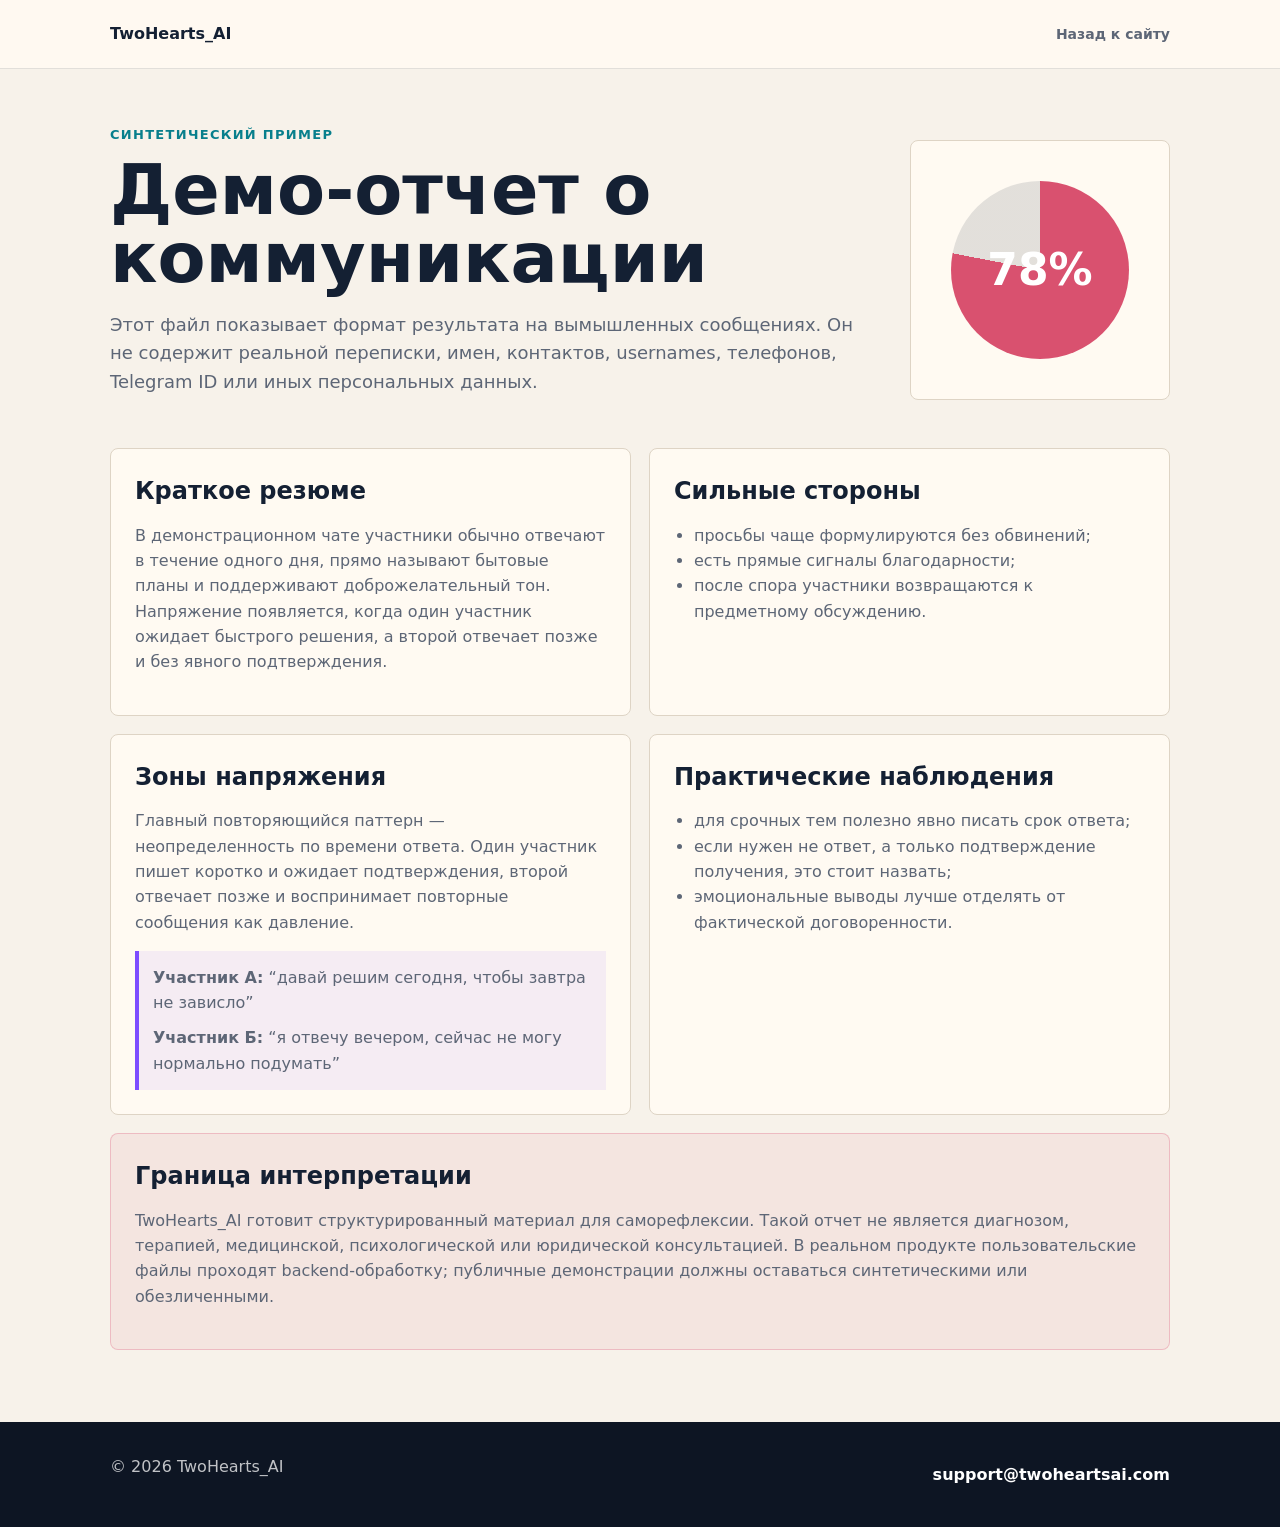
==== samples/demo-report.html @ d39c1323 "chore: sanitize public proof site" ====
<!doctype html>
<html lang="ru">
  <head>
    <meta charset="utf-8" />
    <meta name="viewport" content="width=device-width, initial-scale=1" />
    <meta name="robots" content="index, follow" />
    <meta
      name="description"
      content="Синтетический демо-отчет TwoHearts_AI без сырой пользовательской переписки и PII."
    />
    <title>TwoHearts_AI — synthetic demo report</title>
    <link rel="stylesheet" href="../css/demo-report.css" />
  </head>
  <body>
    <header class="topbar">
      <div class="topbar-inner">
        <a class="brand" href="../index.html">TwoHearts_AI</a>
        <a class="back-link" href="../index.html#report">Назад к сайту</a>
      </div>
    </header>

    <main class="page">
      <section class="hero">
        <div>
          <p class="kicker">Синтетический пример</p>
          <h1>Демо-отчет о коммуникации</h1>
          <p class="lead">
            Этот файл показывает формат результата на вымышленных сообщениях. Он
            не содержит реальной переписки, имен, контактов, usernames,
            телефонов, Telegram ID или иных персональных данных.
          </p>
        </div>
        <aside class="score" aria-label="Индекс коммуникации">
          <div class="score-ring">78%</div>
        </aside>
      </section>

      <section class="grid">
        <article class="card">
          <h2>Краткое резюме</h2>
          <p>
            В демонстрационном чате участники обычно отвечают в течение одного
            дня, прямо называют бытовые планы и поддерживают доброжелательный
            тон. Напряжение появляется, когда один участник ожидает быстрого
            решения, а второй отвечает позже и без явного подтверждения.
          </p>
        </article>

        <article class="card">
          <h2>Сильные стороны</h2>
          <ul>
            <li>просьбы чаще формулируются без обвинений;</li>
            <li>есть прямые сигналы благодарности;</li>
            <li>
              после спора участники возвращаются к предметному обсуждению.
            </li>
          </ul>
        </article>

        <article class="card">
          <h2>Зоны напряжения</h2>
          <p>
            Главный повторяющийся паттерн — неопределенность по времени ответа.
            Один участник пишет коротко и ожидает подтверждения, второй отвечает
            позже и воспринимает повторные сообщения как давление.
          </p>
          <div class="quote">
            <p>
              <strong>Участник А:</strong> “давай решим сегодня, чтобы завтра не
              зависло”
            </p>
            <p>
              <strong>Участник Б:</strong> “я отвечу вечером, сейчас не могу
              нормально подумать”
            </p>
          </div>
        </article>

        <article class="card">
          <h2>Практические наблюдения</h2>
          <ul>
            <li>для срочных тем полезно явно писать срок ответа;</li>
            <li>
              если нужен не ответ, а только подтверждение получения, это стоит
              назвать;
            </li>
            <li>
              эмоциональные выводы лучше отделять от фактической договоренности.
            </li>
          </ul>
        </article>

        <article class="card wide notice">
          <h2>Граница интерпретации</h2>
          <p>
            TwoHearts_AI готовит структурированный материал для саморефлексии.
            Такой отчет не является диагнозом, терапией, медицинской,
            психологической или юридической консультацией. В реальном продукте
            пользовательские файлы проходят backend-обработку; публичные
            демонстрации должны оставаться синтетическими или обезличенными.
          </p>
        </article>
      </section>
    </main>

    <footer class="footer">
      <div class="footer-inner">
        <p>© 2026 TwoHearts_AI</p>
        <a href="mailto:support@twoheartsai.com">support@twoheartsai.com</a>
      </div>
    </footer>
  </body>
</html>
---- css/demo-report.css ----
:root {
  color-scheme: light;
  --ink: #142033;
  --muted: #5d6676;
  --paper: #f7f2ea;
  --surface: #fffaf2;
  --line: #ded4c5;
  --violet: #7d4cff;
  --rose: #d9516f;
  --teal: #087f8c;
}

* {
  box-sizing: border-box;
}

body {
  margin: 0;
  font-family:
    Inter,
    ui-sans-serif,
    system-ui,
    -apple-system,
    BlinkMacSystemFont,
    "Segoe UI",
    sans-serif;
  color: var(--ink);
  background: var(--paper);
  line-height: 1.58;
}

a {
  color: inherit;
}

a:focus-visible {
  outline: 3px solid rgba(8, 127, 140, 0.45);
  outline-offset: 4px;
}

.topbar {
  border-bottom: 1px solid rgba(20, 32, 51, 0.12);
  background: rgba(255, 250, 242, 0.96);
}

.topbar-inner,
.page,
.footer-inner {
  width: min(1060px, calc(100% - 32px));
  margin: 0 auto;
}

.topbar-inner {
  min-height: 68px;
  display: flex;
  align-items: center;
  justify-content: space-between;
  gap: 18px;
}

.brand {
  font-weight: 850;
  text-decoration: none;
}

.back-link {
  color: var(--muted);
  font-size: 14px;
  font-weight: 800;
  text-decoration: none;
}

.page {
  padding: 56px 0 72px;
}

.hero {
  display: grid;
  grid-template-columns: minmax(0, 1fr) 260px;
  gap: 32px;
  align-items: center;
  margin-bottom: 34px;
}

.kicker {
  margin: 0 0 10px;
  color: var(--teal);
  font-size: 13px;
  font-weight: 850;
  letter-spacing: 0.1em;
  text-transform: uppercase;
}

h1,
h2,
h3,
p {
  margin-top: 0;
}

h1 {
  max-width: 760px;
  margin-bottom: 18px;
  font-size: clamp(38px, 6vw, 70px);
  line-height: 0.98;
  letter-spacing: 0;
}

.lead {
  max-width: 760px;
  color: var(--muted);
  font-size: 18px;
}

.score {
  min-height: 260px;
  display: grid;
  place-items: center;
  border: 1px solid var(--line);
  border-radius: 8px;
  background: var(--surface);
}

.score-ring {
  width: 178px;
  height: 178px;
  display: grid;
  place-items: center;
  border-radius: 50%;
  background: conic-gradient(
    var(--rose) 0 78%,
    rgba(20, 32, 51, 0.12) 78% 100%
  );
  color: #fff;
  font-size: 44px;
  font-weight: 900;
}

.grid {
  display: grid;
  grid-template-columns: repeat(2, minmax(0, 1fr));
  gap: 18px;
  margin-top: 26px;
}

.card {
  padding: 24px;
  border: 1px solid var(--line);
  border-radius: 8px;
  background: var(--surface);
}

.card h2 {
  margin-bottom: 12px;
  font-size: 24px;
}

.card p,
.card li {
  color: var(--muted);
}

.card ul {
  margin: 0;
  padding-left: 20px;
}

.quote {
  margin: 14px 0 0;
  padding: 14px;
  border-left: 4px solid var(--violet);
  background: rgba(125, 76, 255, 0.08);
  color: var(--ink);
}

.quote p {
  margin-bottom: 10px;
}

.quote p:last-child {
  margin-bottom: 0;
}

.wide {
  grid-column: 1 / -1;
}

.notice {
  border-color: rgba(217, 81, 111, 0.28);
  background: rgba(217, 81, 111, 0.08);
}

.footer {
  padding: 32px 0;
  background: #0d1523;
  color: rgba(255, 255, 255, 0.74);
}

.footer-inner {
  display: flex;
  align-items: center;
  justify-content: space-between;
  gap: 20px;
}

.footer a {
  color: #fff;
  font-weight: 800;
  text-decoration: none;
}

@media (max-width: 780px) {
  .hero,
  .grid {
    grid-template-columns: 1fr;
  }

  .footer-inner,
  .topbar-inner {
    align-items: flex-start;
    flex-direction: column;
    justify-content: center;
    padding: 14px 0;
  }
}
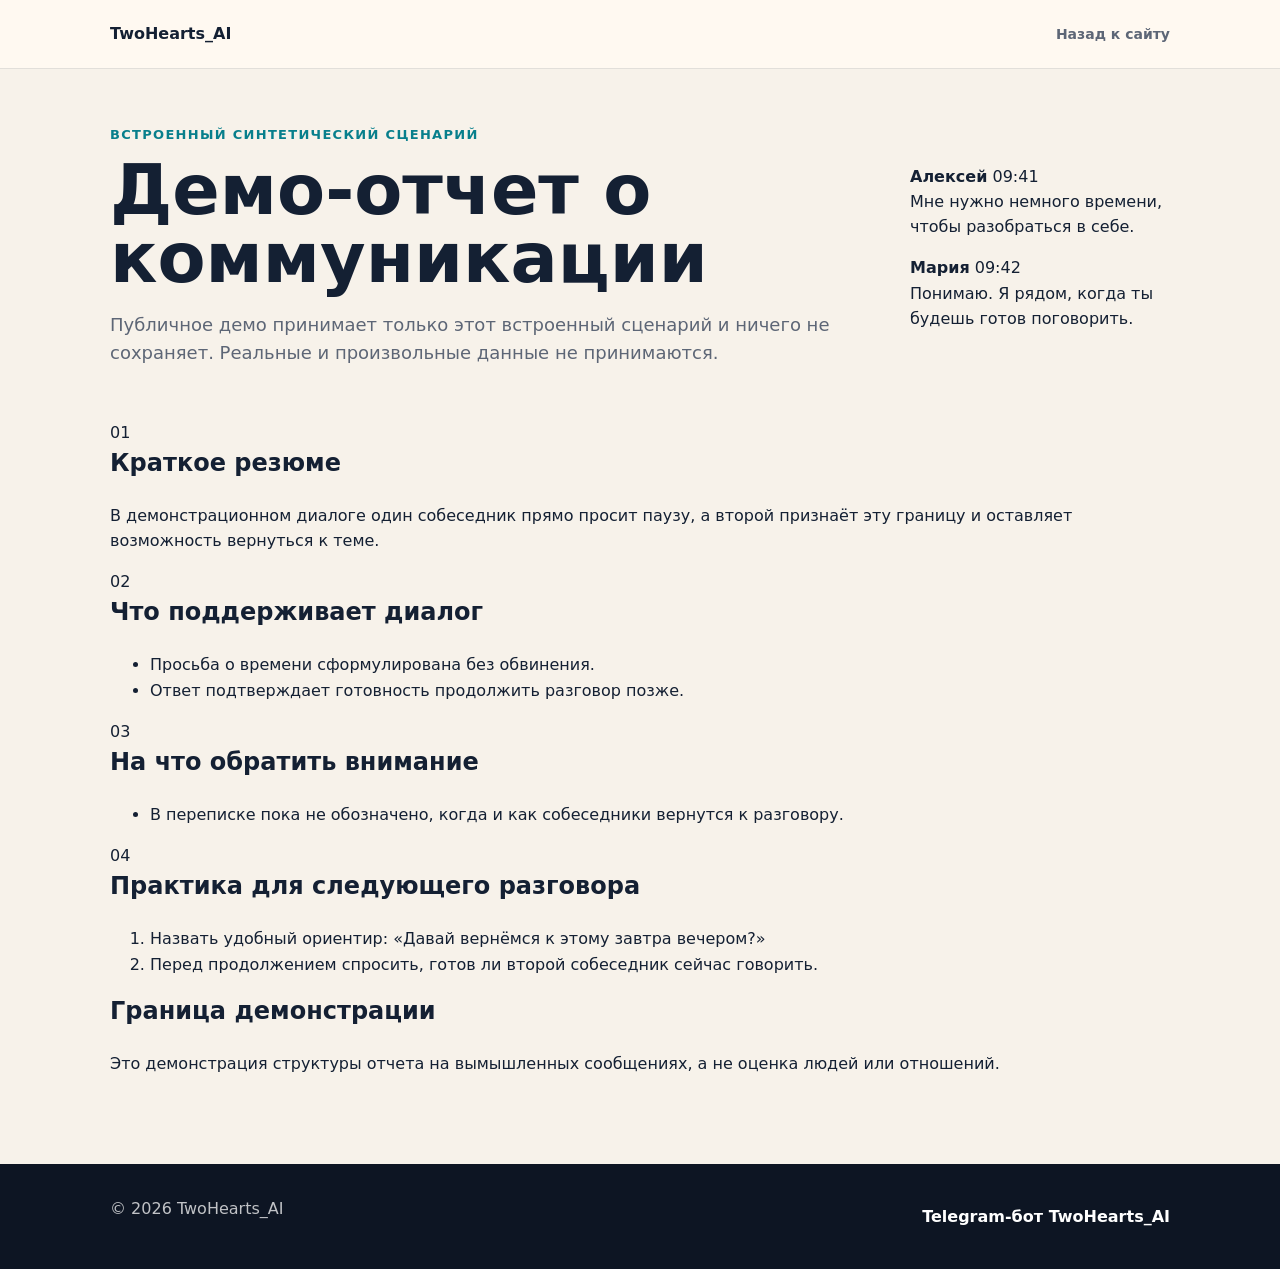
==== commit 2a7a2220: "fix: align synthetic report evidence (1/2)" ====
--- a/samples/demo-report.html
+++ b/samples/demo-report.html
@@ -6,107 +6,119 @@
     <meta name="robots" content="index, follow" />
     <meta
       name="description"
-      content="Синтетический демо-отчет TwoHearts_AI без сырой пользовательской переписки и PII."
+      content="Синтетический демо-отчет TwoHearts_AI на встроенном сценарии без пользовательских данных."
     />
-    <title>TwoHearts_AI — synthetic demo report</title>
+    <title>TwoHearts_AI — синтетический демо-отчет</title>
     <link rel="stylesheet" href="../css/demo-report.css" />
   </head>
   <body>
     <header class="topbar">
       <div class="topbar-inner">
-        <a class="brand" href="../index.html">TwoHearts_AI</a>
-        <a class="back-link" href="../index.html#report">Назад к сайту</a>
+        <a class="brand" href="../">TwoHearts_AI</a>
+        <a class="back-link" href="../#report">Назад к сайту</a>
       </div>
     </header>
 
     <main class="page">
-      <section class="hero">
-        <div>
-          <p class="kicker">Синтетический пример</p>
-          <h1>Демо-отчет о коммуникации</h1>
+      <section class="hero" aria-labelledby="report-title">
+        <div class="hero-copy">
+          <p class="kicker">Встроенный синтетический сценарий</p>
+          <h1 id="report-title">Демо-отчет о коммуникации</h1>
           <p class="lead">
-            Этот файл показывает формат результата на вымышленных сообщениях. Он
-            не содержит реальной переписки, имен, контактов, usernames,
-            телефонов, Telegram ID или иных персональных данных.
+            Публичное демо принимает только этот встроенный сценарий и ничего не
+            сохраняет. Реальные и произвольные данные не принимаются.
           </p>
         </div>
-        <aside class="score" aria-label="Индекс коммуникации">
-          <div class="score-ring">78%</div>
-        </aside>
+
+        <div
+          class="message-sequence"
+          aria-label="Две реплики встроенного синтетического диалога"
+        >
+          <article class="message">
+            <div class="message-meta">
+              <strong>Алексей</strong>
+              <time datetime="09:41">09:41</time>
+            </div>
+            <p>Мне нужно немного времени, чтобы разобраться в себе.</p>
+          </article>
+          <article class="message reply">
+            <div class="message-meta">
+              <strong>Мария</strong>
+              <time datetime="09:42">09:42</time>
+            </div>
+            <p>Понимаю. Я рядом, когда ты будешь готов поговорить.</p>
+          </article>
+        </div>
       </section>
 
-      <section class="grid">
-        <article class="card">
-          <h2>Краткое резюме</h2>
-          <p>
-            В демонстрационном чате участники обычно отвечают в течение одного
-            дня, прямо называют бытовые планы и поддерживают доброжелательный
-            тон. Напряжение появляется, когда один участник ожидает быстрого
-            решения, а второй отвечает позже и без явного подтверждения.
-          </p>
-        </article>
-
-        <article class="card">
-          <h2>Сильные стороны</h2>
-          <ul>
-            <li>просьбы чаще формулируются без обвинений;</li>
-            <li>есть прямые сигналы благодарности;</li>
-            <li>
-              после спора участники возвращаются к предметному обсуждению.
-            </li>
-          </ul>
-        </article>
-
-        <article class="card">
-          <h2>Зоны напряжения</h2>
-          <p>
-            Главный повторяющийся паттерн — неопределенность по времени ответа.
-            Один участник пишет коротко и ожидает подтверждения, второй отвечает
-            позже и воспринимает повторные сообщения как давление.
-          </p>
-          <div class="quote">
+      <section class="report" aria-label="Структура синтетического отчета">
+        <article class="report-section">
+          <span class="section-number" aria-hidden="true">01</span>
+          <div>
+            <h2>Краткое резюме</h2>
             <p>
-              <strong>Участник А:</strong> “давай решим сегодня, чтобы завтра не
-              зависло”
-            </p>
-            <p>
-              <strong>Участник Б:</strong> “я отвечу вечером, сейчас не могу
-              нормально подумать”
+              В демонстрационном диалоге один собеседник прямо просит паузу, а
+              второй признаёт эту границу и оставляет возможность вернуться к
+              теме.
             </p>
           </div>
         </article>
 
-        <article class="card">
-          <h2>Практические наблюдения</h2>
-          <ul>
-            <li>для срочных тем полезно явно писать срок ответа;</li>
-            <li>
-              если нужен не ответ, а только подтверждение получения, это стоит
-              назвать;
-            </li>
-            <li>
-              эмоциональные выводы лучше отделять от фактической договоренности.
-            </li>
-          </ul>
+        <article class="report-section">
+          <span class="section-number" aria-hidden="true">02</span>
+          <div>
+            <h2>Что поддерживает диалог</h2>
+            <ul>
+              <li>Просьба о времени сформулирована без обвинения.</li>
+              <li>Ответ подтверждает готовность продолжить разговор позже.</li>
+            </ul>
+          </div>
         </article>
 
-        <article class="card wide notice">
-          <h2>Граница интерпретации</h2>
-          <p>
-            TwoHearts_AI готовит структурированный материал для саморефлексии.
-            Такой отчет не является диагнозом, терапией, медицинской,
-            психологической или юридической консультацией. В реальном продукте
-            пользовательские файлы проходят backend-обработку; публичные
-            демонстрации должны оставаться синтетическими или обезличенными.
-          </p>
+        <article class="report-section">
+          <span class="section-number" aria-hidden="true">03</span>
+          <div>
+            <h2>На что обратить внимание</h2>
+            <ul>
+              <li>
+                В переписке пока не обозначено, когда и как собеседники вернутся
+                к разговору.
+              </li>
+            </ul>
+          </div>
+        </article>
+
+        <article class="report-section">
+          <span class="section-number" aria-hidden="true">04</span>
+          <div>
+            <h2>Практика для следующего разговора</h2>
+            <ol>
+              <li>
+                Назвать удобный ориентир: «Давай вернёмся к этому завтра
+                вечером?»
+              </li>
+              <li>
+                Перед продолжением спросить, готов ли второй собеседник сейчас
+                говорить.
+              </li>
+            </ol>
+          </div>
         </article>
       </section>
+
+      <aside class="boundary" aria-labelledby="boundary-title">
+        <h2 id="boundary-title">Граница демонстрации</h2>
+        <p>
+          Это демонстрация структуры отчета на вымышленных сообщениях, а не
+          оценка людей или отношений.
+        </p>
+      </aside>
     </main>
 
     <footer class="footer">
       <div class="footer-inner">
         <p>© 2026 TwoHearts_AI</p>
-        <a href="mailto:support@twoheartsai.com">support@twoheartsai.com</a>
+        <a href="https://t.me/twoheartsai_bot">Telegram-бот TwoHearts_AI</a>
       </div>
     </footer>
   </body>
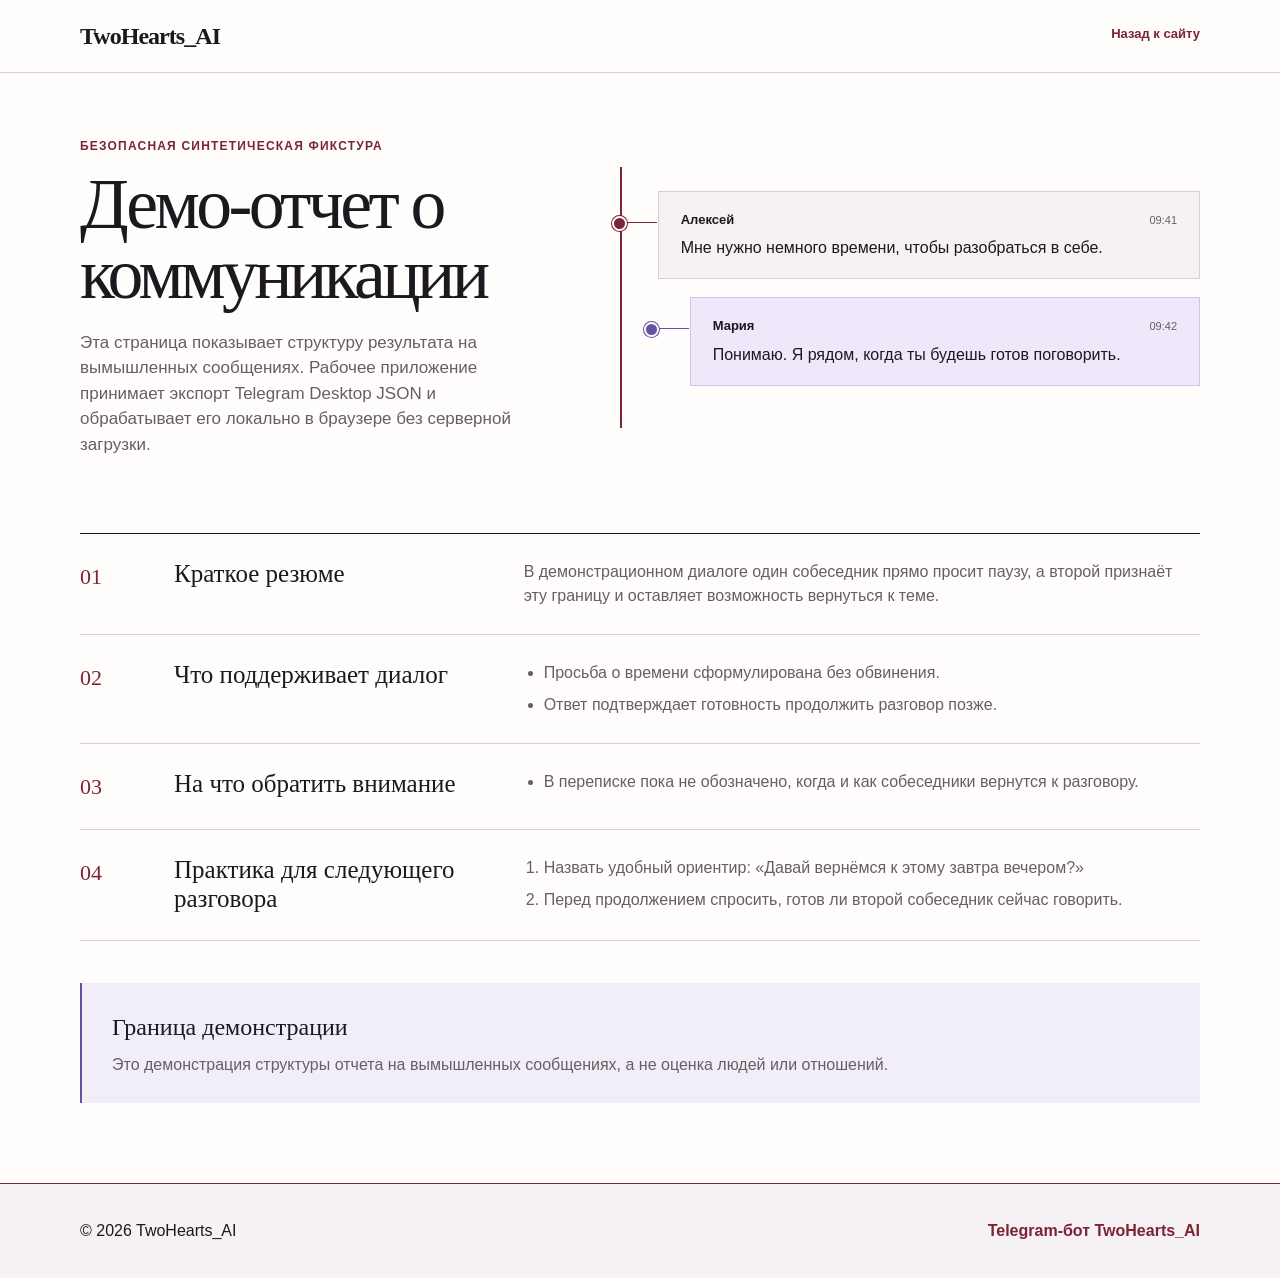
==== commit 2711de4b: "fix: align proof site with production worker User-Request: route the visual evidence site to the tes" ====
--- a/samples/demo-report.html
+++ b/samples/demo-report.html
@@ -6,7 +6,7 @@
     <meta name="robots" content="index, follow" />
     <meta
       name="description"
-      content="Синтетический демо-отчет TwoHearts_AI на встроенном сценарии без пользовательских данных."
+      content="Безопасный синтетический пример отчета TwoHearts_AI без пользовательских данных."
     />
     <title>TwoHearts_AI — синтетический демо-отчет</title>
     <link rel="stylesheet" href="../css/demo-report.css" />
@@ -22,11 +22,12 @@
     <main class="page">
       <section class="hero" aria-labelledby="report-title">
         <div class="hero-copy">
-          <p class="kicker">Встроенный синтетический сценарий</p>
+          <p class="kicker">Безопасная синтетическая фикстура</p>
           <h1 id="report-title">Демо-отчет о коммуникации</h1>
           <p class="lead">
-            Публичное демо принимает только этот встроенный сценарий и ничего не
-            сохраняет. Реальные и произвольные данные не принимаются.
+            Эта страница показывает структуру результата на вымышленных
+            сообщениях. Рабочее приложение принимает экспорт Telegram Desktop
+            JSON и обрабатывает его локально в браузере без серверной загрузки.
           </p>
         </div>
 
--- a/css/demo-report.css
+++ b/css/demo-report.css
@@ -1,32 +1,36 @@
 :root {
   color-scheme: light;
-  --ink: #142033;
-  --muted: #5d6676;
-  --paper: #f7f2ea;
-  --surface: #fffaf2;
-  --line: #ded4c5;
-  --violet: #7d4cff;
-  --rose: #d9516f;
-  --teal: #087f8c;
+  --white: #fffdfb;
+  --paper: #f6f1f2;
+  --paper-violet: #f2eef8;
+  --ink: #1c1820;
+  --muted: #675e64;
+  --line: #d8cdd1;
+  --wine: #7b2435;
+  --wine-soft: #f1dfe3;
+  --violet: #6750a4;
+  --violet-soft: #eee8fa;
+  --serif: "Iowan Old Style", "Palatino Linotype", Palatino, Georgia, serif;
+  --sans:
+    Inter, ui-sans-serif, -apple-system, BlinkMacSystemFont, "Segoe UI",
+    sans-serif;
 }
 
 * {
   box-sizing: border-box;
 }
 
+html {
+  scroll-behavior: smooth;
+}
+
 body {
   margin: 0;
-  font-family:
-    Inter,
-    ui-sans-serif,
-    system-ui,
-    -apple-system,
-    BlinkMacSystemFont,
-    "Segoe UI",
-    sans-serif;
+  background: var(--white);
   color: var(--ink);
-  background: var(--paper);
-  line-height: 1.58;
+  font-family: var(--sans);
+  line-height: 1.5;
+  text-rendering: optimizeLegibility;
 }
 
 a {
@@ -34,185 +38,323 @@
 }
 
 a:focus-visible {
-  outline: 3px solid rgba(8, 127, 140, 0.45);
+  outline: 3px solid var(--violet);
   outline-offset: 4px;
 }
 
 .topbar {
-  border-bottom: 1px solid rgba(20, 32, 51, 0.12);
-  background: rgba(255, 250, 242, 0.96);
+  border-bottom: 1px solid var(--line);
 }
 
 .topbar-inner,
 .page,
 .footer-inner {
-  width: min(1060px, calc(100% - 32px));
-  margin: 0 auto;
+  width: min(1120px, calc(100% - 48px));
+  margin-inline: auto;
 }
 
 .topbar-inner {
-  min-height: 68px;
+  min-height: 72px;
   display: flex;
   align-items: center;
   justify-content: space-between;
-  gap: 18px;
+  gap: 24px;
 }
 
 .brand {
-  font-weight: 850;
+  font-family: var(--serif);
+  font-size: 24px;
+  font-weight: 600;
+  letter-spacing: -0.04em;
   text-decoration: none;
 }
 
 .back-link {
-  color: var(--muted);
-  font-size: 14px;
-  font-weight: 800;
+  padding-bottom: 3px;
+  border-bottom: 1px solid transparent;
+  color: var(--wine);
+  font-size: 13px;
+  font-weight: 700;
   text-decoration: none;
 }
 
+.back-link:hover {
+  border-color: currentColor;
+}
+
 .page {
-  padding: 56px 0 72px;
+  padding: 64px 0 80px;
 }
 
 .hero {
   display: grid;
-  grid-template-columns: minmax(0, 1fr) 260px;
-  gap: 32px;
+  grid-template-columns: minmax(0, 0.85fr) minmax(420px, 1.15fr);
+  gap: 76px;
   align-items: center;
-  margin-bottom: 34px;
+  margin-bottom: 76px;
 }
 
 .kicker {
-  margin: 0 0 10px;
-  color: var(--teal);
-  font-size: 13px;
-  font-weight: 850;
+  margin: 0 0 14px;
+  color: var(--wine);
+  font-size: 12px;
+  font-weight: 800;
   letter-spacing: 0.1em;
   text-transform: uppercase;
 }
 
 h1,
 h2,
-h3,
 p {
   margin-top: 0;
 }
 
 h1 {
-  max-width: 760px;
+  margin-bottom: 20px;
+  font-family: var(--serif);
+  font-size: clamp(46px, 5.6vw, 72px);
+  font-weight: 500;
+  line-height: 0.98;
+  letter-spacing: -0.05em;
+}
+
+.lead {
+  max-width: 620px;
+  margin-bottom: 0;
+  color: var(--muted);
+  font-size: 17px;
+}
+
+.message-sequence {
+  position: relative;
+  padding-left: 58px;
+}
+
+.message-sequence::before {
+  position: absolute;
+  top: -24px;
+  bottom: -24px;
+  left: 20px;
+  width: 2px;
+  background: var(--wine);
+  content: "";
+}
+
+.message {
+  position: relative;
   margin-bottom: 18px;
-  font-size: clamp(38px, 6vw, 70px);
-  line-height: 0.98;
-  letter-spacing: 0;
-}
-
-.lead {
-  max-width: 760px;
+  padding: 18px 22px;
+  border: 1px solid var(--line);
+  background: var(--paper);
+}
+
+.message::before {
+  position: absolute;
+  top: 30px;
+  left: -39px;
+  width: 37px;
+  height: 1px;
+  background: var(--wine);
+  content: "";
+}
+
+.message::after {
+  position: absolute;
+  top: 24px;
+  left: -47px;
+  width: 11px;
+  height: 11px;
+  border: 2px solid var(--white);
+  border-radius: 50%;
+  background: var(--wine);
+  box-shadow: 0 0 0 1px var(--wine);
+  content: "";
+}
+
+.message.reply {
+  margin-left: 32px;
+  background: var(--violet-soft);
+  border-color: #cfc3e7;
+}
+
+.message.reply::before {
+  background: var(--violet);
+}
+
+.message.reply::after {
+  background: var(--violet);
+  box-shadow: 0 0 0 1px var(--violet);
+}
+
+.message-meta {
+  display: flex;
+  align-items: baseline;
+  justify-content: space-between;
+  gap: 20px;
+  margin-bottom: 7px;
+}
+
+.message-meta strong {
+  font-size: 13px;
+}
+
+.message-meta time {
   color: var(--muted);
-  font-size: 18px;
-}
-
-.score {
-  min-height: 260px;
+  font-size: 11px;
+}
+
+.message p {
+  margin-bottom: 0;
+}
+
+.report {
+  border-top: 1px solid var(--ink);
+}
+
+.report-section {
   display: grid;
-  place-items: center;
-  border: 1px solid var(--line);
-  border-radius: 8px;
-  background: var(--surface);
-}
-
-.score-ring {
-  width: 178px;
-  height: 178px;
+  grid-template-columns: 70px minmax(220px, 0.65fr) minmax(0, 1.35fr);
+  gap: 24px;
+  padding: 26px 0;
+  border-bottom: 1px solid var(--line);
+}
+
+.section-number {
+  color: var(--wine);
+  font-family: var(--serif);
+  font-size: 22px;
+}
+
+.report-section > div {
   display: grid;
-  place-items: center;
-  border-radius: 50%;
-  background: conic-gradient(
-    var(--rose) 0 78%,
-    rgba(20, 32, 51, 0.12) 78% 100%
-  );
-  color: #fff;
-  font-size: 44px;
-  font-weight: 900;
-}
-
-.grid {
-  display: grid;
-  grid-template-columns: repeat(2, minmax(0, 1fr));
-  gap: 18px;
-  margin-top: 26px;
-}
-
-.card {
-  padding: 24px;
-  border: 1px solid var(--line);
-  border-radius: 8px;
-  background: var(--surface);
-}
-
-.card h2 {
-  margin-bottom: 12px;
+  grid-column: 2 / -1;
+  grid-template-columns: subgrid;
+}
+
+.report-section h2 {
+  margin-bottom: 0;
+  padding-right: 20px;
+  font-family: var(--serif);
+  font-size: 25px;
+  font-weight: 500;
+  line-height: 1.15;
+}
+
+.report-section p,
+.report-section ul,
+.report-section ol {
+  margin: 0;
+  padding-left: 0;
+  color: var(--muted);
+}
+
+.report-section ul,
+.report-section ol {
+  padding-left: 20px;
+}
+
+.report-section li + li {
+  margin-top: 8px;
+}
+
+.boundary {
+  margin-top: 42px;
+  padding: 26px 30px;
+  border-left: 2px solid var(--violet);
+  background: var(--paper-violet);
+}
+
+.boundary h2 {
+  margin-bottom: 8px;
+  font-family: var(--serif);
   font-size: 24px;
-}
-
-.card p,
-.card li {
+  font-weight: 500;
+}
+
+.boundary p {
+  max-width: 800px;
+  margin-bottom: 0;
   color: var(--muted);
 }
 
-.card ul {
-  margin: 0;
-  padding-left: 20px;
-}
-
-.quote {
-  margin: 14px 0 0;
-  padding: 14px;
-  border-left: 4px solid var(--violet);
-  background: rgba(125, 76, 255, 0.08);
-  color: var(--ink);
-}
-
-.quote p {
-  margin-bottom: 10px;
-}
-
-.quote p:last-child {
-  margin-bottom: 0;
-}
-
-.wide {
-  grid-column: 1 / -1;
-}
-
-.notice {
-  border-color: rgba(217, 81, 111, 0.28);
-  background: rgba(217, 81, 111, 0.08);
-}
-
 .footer {
-  padding: 32px 0;
-  background: #0d1523;
-  color: rgba(255, 255, 255, 0.74);
+  border-top: 1px solid var(--wine);
+  background: var(--paper);
 }
 
 .footer-inner {
+  min-height: 94px;
   display: flex;
   align-items: center;
   justify-content: space-between;
   gap: 20px;
 }
 
+.footer-inner p {
+  margin-bottom: 0;
+}
+
 .footer a {
-  color: #fff;
-  font-weight: 800;
+  color: var(--wine);
+  font-weight: 700;
   text-decoration: none;
 }
 
-@media (max-width: 780px) {
-  .hero,
-  .grid {
+@media (max-width: 820px) {
+  .hero {
     grid-template-columns: 1fr;
+    gap: 48px;
+  }
+
+  .message-sequence {
+    max-width: 680px;
+  }
+
+  .report-section {
+    grid-template-columns: 46px 1fr;
+  }
+
+  .report-section > div {
+    grid-column: 2;
+    grid-template-columns: 1fr;
+    gap: 12px;
+  }
+}
+
+@media (max-width: 560px) {
+  .topbar-inner,
+  .page,
+  .footer-inner {
+    width: calc(100% - 32px);
+  }
+
+  .page {
+    padding: 46px 0 60px;
+  }
+
+  h1 {
+    font-size: 46px;
+  }
+
+  .message-sequence {
+    padding-left: 38px;
+  }
+
+  .message-sequence::before {
+    left: 10px;
+  }
+
+  .message::before {
+    left: -29px;
+    width: 27px;
+  }
+
+  .message::after {
+    left: -37px;
+  }
+
+  .message.reply {
+    margin-left: 10px;
   }
 
   .footer-inner,
@@ -220,6 +362,12 @@
     align-items: flex-start;
     flex-direction: column;
     justify-content: center;
-    padding: 14px 0;
-  }
-}
+    padding: 16px 0;
+  }
+}
+
+@media (prefers-reduced-motion: reduce) {
+  html {
+    scroll-behavior: auto;
+  }
+}
